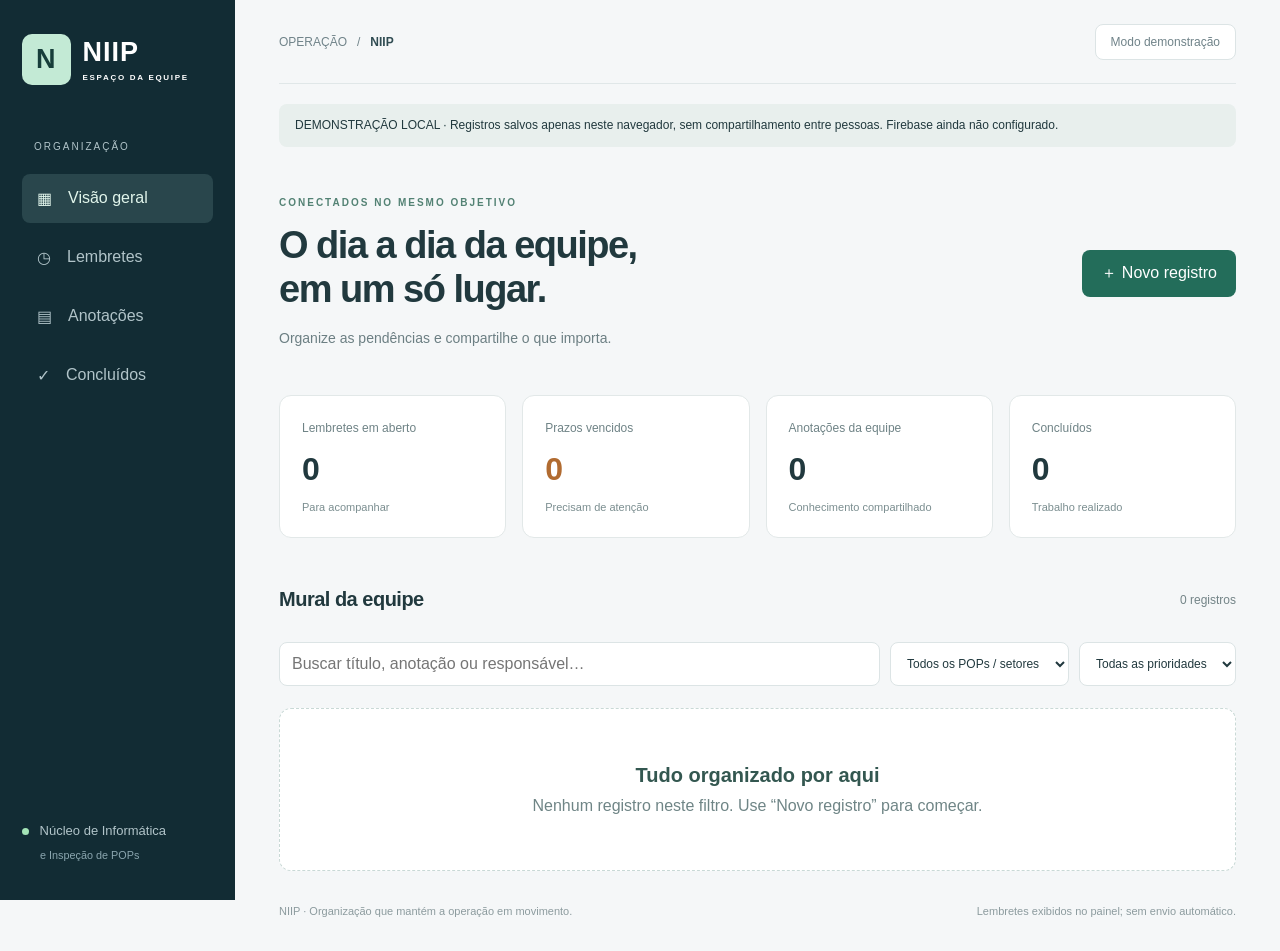
==== public/index.html @ fcd74d84 "Add files via upload" ====
<!doctype html><html lang="pt-BR"><head><meta charset="utf-8"><meta name="viewport" content="width=device-width,initial-scale=1"><meta name="theme-color" content="#122a31"><title>NIIP • Espaço da equipe</title><link rel="stylesheet" href="style.css"></head><body>
<aside><a class="brand" href="./"><span class="logo">N</span><span>NIIP<small>ESPAÇO DA EQUIPE</small></span></a><p class="nav-label">ORGANIZAÇÃO</p><nav><button data-view="all" class="active">▦ <span>Visão geral</span></button><button data-view="reminder">◷ <span>Lembretes</span></button><button data-view="note">▤ <span>Anotações</span></button><button data-view="done">✓ <span>Concluídos</span></button></nav><div class="aside-bottom"><span class="dot"></span> Núcleo de Informática<br><small>e Inspeção de POPs</small></div></aside>
<main><header><span>OPERAÇÃO &nbsp; / &nbsp; <b>NIIP</b></span><button id="account">Entrar</button></header><div id="notice" class="notice">Carregando ambiente…</div><section class="intro"><div><p class="eyebrow">CONECTADOS NO MESMO OBJETIVO</p><h1>O dia a dia da equipe,<br>em um só lugar.</h1><p>Organize as pendências e compartilhe o que importa.</p></div><button id="new" class="primary">＋ Novo registro</button></section>
<section class="stats"><article><small>Lembretes em aberto</small><strong id="open-count">0</strong><span>Para acompanhar</span></article><article><small>Prazos vencidos</small><strong id="late-count">0</strong><span>Precisam de atenção</span></article><article><small>Anotações da equipe</small><strong id="notes-count">0</strong><span>Conhecimento compartilhado</span></article><article><small>Concluídos</small><strong id="done-count">0</strong><span>Trabalho realizado</span></article></section>
<section class="workspace"><div class="section-title"><h2 id="view-title">Mural da equipe</h2><span id="result-count"></span></div><div class="filters"><input id="search" type="search" placeholder="Buscar título, anotação ou responsável…" aria-label="Buscar registros"><select id="pop-filter" aria-label="Filtrar por POP"><option value="">Todos os POPs / setores</option></select><select id="priority-filter" aria-label="Filtrar prioridade"><option value="">Todas as prioridades</option><option>Alta</option><option>Média</option><option>Baixa</option></select></div><div id="records" class="cards"></div></section><footer>NIIP · Organização que mantém a operação em movimento.<span>Lembretes exibidos no painel; sem envio automático.</span></footer></main>
<dialog id="editor"><form id="record-form"><div class="dialog-head"><h2 id="edit-title">Novo registro</h2><button type="button" data-close="editor" aria-label="Fechar">✕</button></div><label>Tipo<select name="type"><option value="reminder">Lembrete</option><option value="note">Anotação</option></select></label><label>Título<input name="title" maxlength="160" required placeholder="O que a equipe precisa saber?"></label><label>Descrição<textarea name="body" rows="5" maxlength="10000" placeholder="Contexto, orientações e próximos passos…"></textarea></label><div class="form-grid"><label>POP / setor<input name="pop" maxlength="100" required placeholder="Ex.: POP Marabá ou NIIP"></label><label>Responsável<input name="assignee" maxlength="100" placeholder="Nome do responsável"></label><label>Prazo<input name="due" type="date"></label><label>Prioridade<select name="priority"><option>Média</option><option>Alta</option><option>Baixa</option></select></label></div><p class="hint">As alterações ficam visíveis para os membros autorizados da equipe.</p><button class="primary" id="save">Salvar registro</button></form></dialog>
<dialog id="login"><form id="login-form"><div class="dialog-head"><h2>Acesso da equipe</h2><button type="button" data-close="login" aria-label="Fechar">✕</button></div><p>Entre com a conta cadastrada pelo administrador do NIIP.</p><label>E-mail<input name="email" type="email" autocomplete="username" required></label><label>Senha<input name="password" type="password" autocomplete="current-password" required></label><button class="primary">Entrar</button></form></dialog><div id="toast" role="status" aria-live="polite"></div><script src="config.js"></script><script type="module" src="app.js"></script></body></html>
---- public/style.css ----
:root{font-family:Inter,Arial,sans-serif;color:#21393e;background:#f5f7f8;font-synthesis:none}*{box-sizing:border-box}body{margin:0}button,input,select,textarea{font:inherit}button{cursor:pointer;border:1px solid #dce4e5;border-radius:8px;background:white;padding:10px 15px;color:inherit}button:hover{filter:brightness(.96)}button:disabled{opacity:.5;cursor:wait}button:focus-visible,a:focus-visible{outline:3px solid #49b7a2;outline-offset:3px}input,select,textarea{border:1px solid #dce4e5;border-radius:8px;padding:12px;background:white;color:#21393e;min-width:0}aside{position:fixed;inset:0 auto 0 0;width:235px;background:#122c34;color:#b1c4c9;padding:34px 22px;display:flex;flex-direction:column}.brand{display:flex;align-items:center;gap:12px;text-decoration:none;color:white;font-size:27px;font-weight:750;letter-spacing:1px}.logo{background:#c3ead5;color:#173e3a;border-radius:10px;padding:10px 14px}.brand small{display:block;font-size:8px;letter-spacing:1.7px;margin-top:5px}.nav-label{font-size:10px;letter-spacing:2px;margin:54px 12px 20px}nav{display:grid;gap:10px}nav button{color:#b1c4c9;text-align:left;background:none;border:0;display:flex;gap:16px;padding:15px}nav .active{background:#29464c;color:#e1f5eb}.aside-bottom{margin-top:auto;font-size:13px;line-height:1.8}.aside-bottom small{padding-left:18px;color:#8ba6af}.dot{display:inline-block;width:7px;height:7px;background:#a4e4b7;border-radius:50%;margin-right:7px}main{margin-left:235px;padding:0 44px}header{height:84px;display:flex;justify-content:space-between;align-items:center;border-bottom:1px solid #e0e7e8;font-size:12px;color:#708389}header b{color:#304c52}.notice{margin-top:20px;padding:12px 16px;background:#e8efed;border-radius:8px;font-size:12px;line-height:1.6}.intro{display:flex;align-items:center;justify-content:space-between;margin:38px 0 32px;gap:20px}.eyebrow{font-size:10px;font-weight:bold;letter-spacing:2px;color:#538274}h1{font-size:38px;letter-spacing:-1.5px;line-height:1.15;margin:14px 0 16px}p{line-height:1.5}.intro p:last-child{color:#6c7f83;font-size:14px}.primary{background:#236d5a;color:white;border:0;padding:13px 19px;white-space:nowrap}.stats{display:grid;grid-template-columns:repeat(4,1fr);gap:16px}.stats article{background:white;border:1px solid #e2e8e8;border-radius:12px;padding:22px}.stats small{color:#6f8386;font-size:12px}.stats strong{display:block;font-size:32px;margin:15px 0 9px;font-weight:600}.stats span{font-size:11px;color:#7b8e90}.stats article:nth-child(2) strong{color:#b16b30}.workspace{margin-top:34px}.section-title{display:flex;justify-content:space-between;align-items:center}h2{font-size:20px;letter-spacing:-.5px}.section-title span{font-size:12px;color:#738487}.filters{display:flex;gap:10px;margin:14px 0 22px}.filters input{flex:1}.filters select{max-width:220px;font-size:12px}.cards{display:grid;grid-template-columns:repeat(3,1fr);gap:17px}.card{background:white;border:1px solid #e0e7e7;border-radius:12px;padding:22px;display:flex;flex-direction:column;min-height:275px}.card-top{display:flex;align-items:center;justify-content:space-between;font-size:10px;gap:8px;color:#738286}.badge{background:#edf3f1;color:#417b67;padding:6px 8px;border-radius:5px}.badge.high{color:#a26129;background:#fff0df}.card h3{font-size:17px;margin:19px 0 10px;line-height:1.4;overflow-wrap:anywhere}.card p{font-size:13px;color:#697f83;white-space:pre-wrap;overflow-wrap:anywhere;max-height:160px;overflow:auto;margin:0 0 20px}.meta{margin-top:auto;display:flex;flex-wrap:wrap;gap:8px;font-size:11px;color:#6b7e80}.tag{background:#f1f5f5;border-radius:5px;padding:6px 8px}.late{color:#ab4933}.card-actions{display:flex;gap:7px;margin-top:18px;padding-top:14px;border-top:1px solid #edf1f1}.card-actions button{padding:7px 9px;font-size:11px}.empty{grid-column:1/-1;text-align:center;padding:55px 20px;background:white;border:1px dashed #c9d9d6;border-radius:12px;color:#6f8586}.empty strong{display:block;font-size:20px;color:#335750;margin-bottom:10px}footer{padding:34px 0;font-size:11px;color:#8c9b9e;display:flex;justify-content:space-between;gap:15px}dialog{border:0;border-radius:16px;padding:28px;width:min(560px,94vw);max-height:90vh;color:inherit;box-shadow:0 20px 100px #15362e40}dialog::backdrop{background:#102d3566;backdrop-filter:blur(3px)}.dialog-head{display:flex;align-items:center;justify-content:space-between;margin-bottom:15px}.dialog-head h2{margin:0}.dialog-head button{border:0}label{display:grid;gap:7px;font-size:12px;margin-bottom:15px}.form-grid{display:grid;grid-template-columns:1fr 1fr;gap:0 15px}.hint{font-size:11px;color:#7a8b8e}#toast{position:fixed;bottom:25px;left:50%;transform:translateX(-50%);background:#173b35;color:white;padding:14px 22px;border-radius:9px;max-width:90vw;display:none;z-index:5}@media(min-width:1500px){main{max-width:1550px}}@media(max-width:1100px){aside{width:195px}main{margin-left:195px;padding:0 25px}.cards{grid-template-columns:repeat(2,1fr)}.stats{gap:10px}.stats article{padding:17px}.filters{flex-wrap:wrap}.filters input{flex-basis:100%}h1{font-size:32px}}@media(max-width:700px){aside{position:static;width:auto;padding:18px}.brand{font-size:20px}.brand small,.nav-label,.aside-bottom{display:none}.logo{padding:7px 11px}nav{display:flex;margin-top:18px;justify-content:space-between;gap:0}nav button{padding:10px 8px;font-size:11px;gap:5px}main{margin:0;padding:0 18px}header{height:60px}.intro{margin:28px 0;align-items:flex-start;flex-direction:column}h1{font-size:32px}.stats{grid-template-columns:1fr 1fr}.cards{grid-template-columns:1fr}.filters select{flex:1;max-width:50%}.form-grid{grid-template-columns:1fr}footer{flex-direction:column}.card{min-height:240px}}
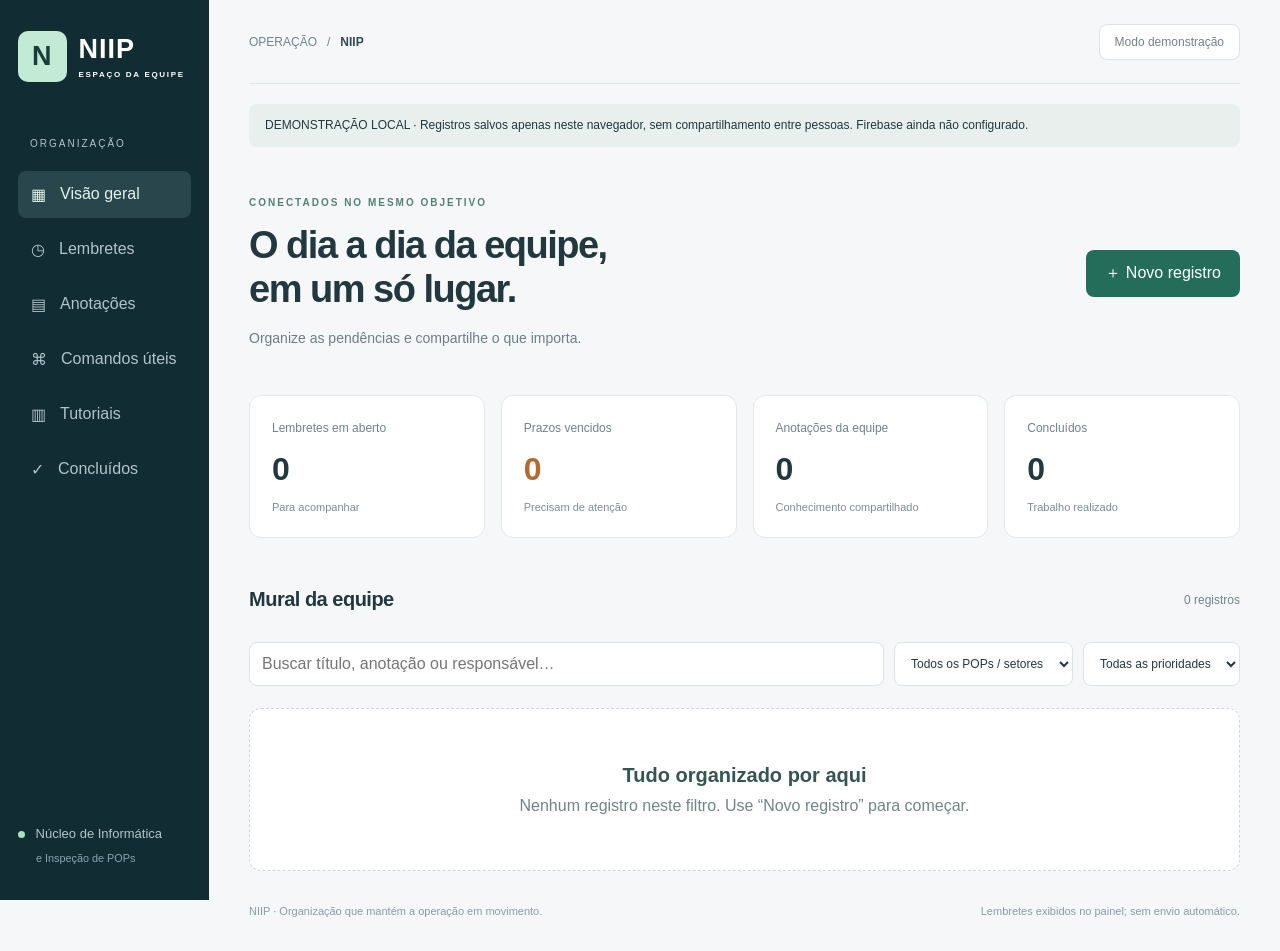
==== commit ca2063c5: "Add files via upload" ====
--- a/public/index.html
+++ b/public/index.html
@@ -1,5 +1,5 @@
 <!doctype html><html lang="pt-BR"><head><meta charset="utf-8"><meta name="viewport" content="width=device-width,initial-scale=1"><meta name="theme-color" content="#122a31"><title>NIIP • Espaço da equipe</title><link rel="stylesheet" href="style.css"></head><body>
-<aside><a class="brand" href="./"><span class="logo">N</span><span>NIIP<small>ESPAÇO DA EQUIPE</small></span></a><p class="nav-label">ORGANIZAÇÃO</p><nav><button data-view="all" class="active">▦ <span>Visão geral</span></button><button data-view="reminder">◷ <span>Lembretes</span></button><button data-view="note">▤ <span>Anotações</span></button><button data-view="done">✓ <span>Concluídos</span></button></nav><div class="aside-bottom"><span class="dot"></span> Núcleo de Informática<br><small>e Inspeção de POPs</small></div></aside>
+<aside><a class="brand" href="./"><span class="logo">N</span><span>NIIP<small>ESPAÇO DA EQUIPE</small></span></a><p class="nav-label">ORGANIZAÇÃO</p><nav><button data-view="all" class="active">▦ <span>Visão geral</span></button><button data-view="reminder">◷ <span>Lembretes</span></button><button data-view="note">▤ <span>Anotações</span></button><button data-view="commands">⌘ <span>Comandos úteis</span></button><button data-view="tutorials">▥ <span>Tutoriais</span></button><button data-view="done">✓ <span>Concluídos</span></button></nav><div class="aside-bottom"><span class="dot"></span> Núcleo de Informática<br><small>e Inspeção de POPs</small></div></aside>
 <main><header><span>OPERAÇÃO &nbsp; / &nbsp; <b>NIIP</b></span><button id="account">Entrar</button></header><div id="notice" class="notice">Carregando ambiente…</div><section class="intro"><div><p class="eyebrow">CONECTADOS NO MESMO OBJETIVO</p><h1>O dia a dia da equipe,<br>em um só lugar.</h1><p>Organize as pendências e compartilhe o que importa.</p></div><button id="new" class="primary">＋ Novo registro</button></section>
 <section class="stats"><article><small>Lembretes em aberto</small><strong id="open-count">0</strong><span>Para acompanhar</span></article><article><small>Prazos vencidos</small><strong id="late-count">0</strong><span>Precisam de atenção</span></article><article><small>Anotações da equipe</small><strong id="notes-count">0</strong><span>Conhecimento compartilhado</span></article><article><small>Concluídos</small><strong id="done-count">0</strong><span>Trabalho realizado</span></article></section>
 <section class="workspace"><div class="section-title"><h2 id="view-title">Mural da equipe</h2><span id="result-count"></span></div><div class="filters"><input id="search" type="search" placeholder="Buscar título, anotação ou responsável…" aria-label="Buscar registros"><select id="pop-filter" aria-label="Filtrar por POP"><option value="">Todos os POPs / setores</option></select><select id="priority-filter" aria-label="Filtrar prioridade"><option value="">Todas as prioridades</option><option>Alta</option><option>Média</option><option>Baixa</option></select></div><div id="records" class="cards"></div></section><footer>NIIP · Organização que mantém a operação em movimento.<span>Lembretes exibidos no painel; sem envio automático.</span></footer></main>
--- a/public/style.css
+++ b/public/style.css
@@ -1 +1,3 @@
 :root{font-family:Inter,Arial,sans-serif;color:#21393e;background:#f5f7f8;font-synthesis:none}*{box-sizing:border-box}body{margin:0}button,input,select,textarea{font:inherit}button{cursor:pointer;border:1px solid #dce4e5;border-radius:8px;background:white;padding:10px 15px;color:inherit}button:hover{filter:brightness(.96)}button:disabled{opacity:.5;cursor:wait}button:focus-visible,a:focus-visible{outline:3px solid #49b7a2;outline-offset:3px}input,select,textarea{border:1px solid #dce4e5;border-radius:8px;padding:12px;background:white;color:#21393e;min-width:0}aside{position:fixed;inset:0 auto 0 0;width:235px;background:#122c34;color:#b1c4c9;padding:34px 22px;display:flex;flex-direction:column}.brand{display:flex;align-items:center;gap:12px;text-decoration:none;color:white;font-size:27px;font-weight:750;letter-spacing:1px}.logo{background:#c3ead5;color:#173e3a;border-radius:10px;padding:10px 14px}.brand small{display:block;font-size:8px;letter-spacing:1.7px;margin-top:5px}.nav-label{font-size:10px;letter-spacing:2px;margin:54px 12px 20px}nav{display:grid;gap:10px}nav button{color:#b1c4c9;text-align:left;background:none;border:0;display:flex;gap:16px;padding:15px}nav .active{background:#29464c;color:#e1f5eb}.aside-bottom{margin-top:auto;font-size:13px;line-height:1.8}.aside-bottom small{padding-left:18px;color:#8ba6af}.dot{display:inline-block;width:7px;height:7px;background:#a4e4b7;border-radius:50%;margin-right:7px}main{margin-left:235px;padding:0 44px}header{height:84px;display:flex;justify-content:space-between;align-items:center;border-bottom:1px solid #e0e7e8;font-size:12px;color:#708389}header b{color:#304c52}.notice{margin-top:20px;padding:12px 16px;background:#e8efed;border-radius:8px;font-size:12px;line-height:1.6}.intro{display:flex;align-items:center;justify-content:space-between;margin:38px 0 32px;gap:20px}.eyebrow{font-size:10px;font-weight:bold;letter-spacing:2px;color:#538274}h1{font-size:38px;letter-spacing:-1.5px;line-height:1.15;margin:14px 0 16px}p{line-height:1.5}.intro p:last-child{color:#6c7f83;font-size:14px}.primary{background:#236d5a;color:white;border:0;padding:13px 19px;white-space:nowrap}.stats{display:grid;grid-template-columns:repeat(4,1fr);gap:16px}.stats article{background:white;border:1px solid #e2e8e8;border-radius:12px;padding:22px}.stats small{color:#6f8386;font-size:12px}.stats strong{display:block;font-size:32px;margin:15px 0 9px;font-weight:600}.stats span{font-size:11px;color:#7b8e90}.stats article:nth-child(2) strong{color:#b16b30}.workspace{margin-top:34px}.section-title{display:flex;justify-content:space-between;align-items:center}h2{font-size:20px;letter-spacing:-.5px}.section-title span{font-size:12px;color:#738487}.filters{display:flex;gap:10px;margin:14px 0 22px}.filters input{flex:1}.filters select{max-width:220px;font-size:12px}.cards{display:grid;grid-template-columns:repeat(3,1fr);gap:17px}.card{background:white;border:1px solid #e0e7e7;border-radius:12px;padding:22px;display:flex;flex-direction:column;min-height:275px}.card-top{display:flex;align-items:center;justify-content:space-between;font-size:10px;gap:8px;color:#738286}.badge{background:#edf3f1;color:#417b67;padding:6px 8px;border-radius:5px}.badge.high{color:#a26129;background:#fff0df}.card h3{font-size:17px;margin:19px 0 10px;line-height:1.4;overflow-wrap:anywhere}.card p{font-size:13px;color:#697f83;white-space:pre-wrap;overflow-wrap:anywhere;max-height:160px;overflow:auto;margin:0 0 20px}.meta{margin-top:auto;display:flex;flex-wrap:wrap;gap:8px;font-size:11px;color:#6b7e80}.tag{background:#f1f5f5;border-radius:5px;padding:6px 8px}.late{color:#ab4933}.card-actions{display:flex;gap:7px;margin-top:18px;padding-top:14px;border-top:1px solid #edf1f1}.card-actions button{padding:7px 9px;font-size:11px}.empty{grid-column:1/-1;text-align:center;padding:55px 20px;background:white;border:1px dashed #c9d9d6;border-radius:12px;color:#6f8586}.empty strong{display:block;font-size:20px;color:#335750;margin-bottom:10px}footer{padding:34px 0;font-size:11px;color:#8c9b9e;display:flex;justify-content:space-between;gap:15px}dialog{border:0;border-radius:16px;padding:28px;width:min(560px,94vw);max-height:90vh;color:inherit;box-shadow:0 20px 100px #15362e40}dialog::backdrop{background:#102d3566;backdrop-filter:blur(3px)}.dialog-head{display:flex;align-items:center;justify-content:space-between;margin-bottom:15px}.dialog-head h2{margin:0}.dialog-head button{border:0}label{display:grid;gap:7px;font-size:12px;margin-bottom:15px}.form-grid{display:grid;grid-template-columns:1fr 1fr;gap:0 15px}.hint{font-size:11px;color:#7a8b8e}#toast{position:fixed;bottom:25px;left:50%;transform:translateX(-50%);background:#173b35;color:white;padding:14px 22px;border-radius:9px;max-width:90vw;display:none;z-index:5}@media(min-width:1500px){main{max-width:1550px}}@media(max-width:1100px){aside{width:195px}main{margin-left:195px;padding:0 25px}.cards{grid-template-columns:repeat(2,1fr)}.stats{gap:10px}.stats article{padding:17px}.filters{flex-wrap:wrap}.filters input{flex-basis:100%}h1{font-size:32px}}@media(max-width:700px){aside{position:static;width:auto;padding:18px}.brand{font-size:20px}.brand small,.nav-label,.aside-bottom{display:none}.logo{padding:7px 11px}nav{display:flex;margin-top:18px;justify-content:space-between;gap:0}nav button{padding:10px 8px;font-size:11px;gap:5px}main{margin:0;padding:0 18px}header{height:60px}.intro{margin:28px 0;align-items:flex-start;flex-direction:column}h1{font-size:32px}.stats{grid-template-columns:1fr 1fr}.cards{grid-template-columns:1fr}.filters select{flex:1;max-width:50%}.form-grid{grid-template-columns:1fr}footer{flex-direction:column}.card{min-height:240px}}
+/* Ajustes de navegação e proporções do layout NIIP */
+aside{width:209px;padding:31px 18px}main{margin-left:209px;padding:0 40px}nav{gap:8px}nav button{padding:14px 13px;gap:14px}nav button span{white-space:nowrap}.info-panel{min-height:220px}.info-panel p{margin:10px auto;color:#6f8586}.quick-links{display:flex;justify-content:center;gap:12px;flex-wrap:wrap;margin-top:20px}.quick-links a{display:inline-block;padding:10px 14px;border:1px solid #dce7e5;border-radius:8px;background:#fff;color:#236d5a;text-decoration:none;font-size:13px}.quick-links a:hover{background:#edf6f2}@media(max-width:1100px){aside{width:195px}main{margin-left:195px;padding:0 25px}}@media(max-width:700px){aside{width:auto}main{margin:0;padding:0 18px}}
